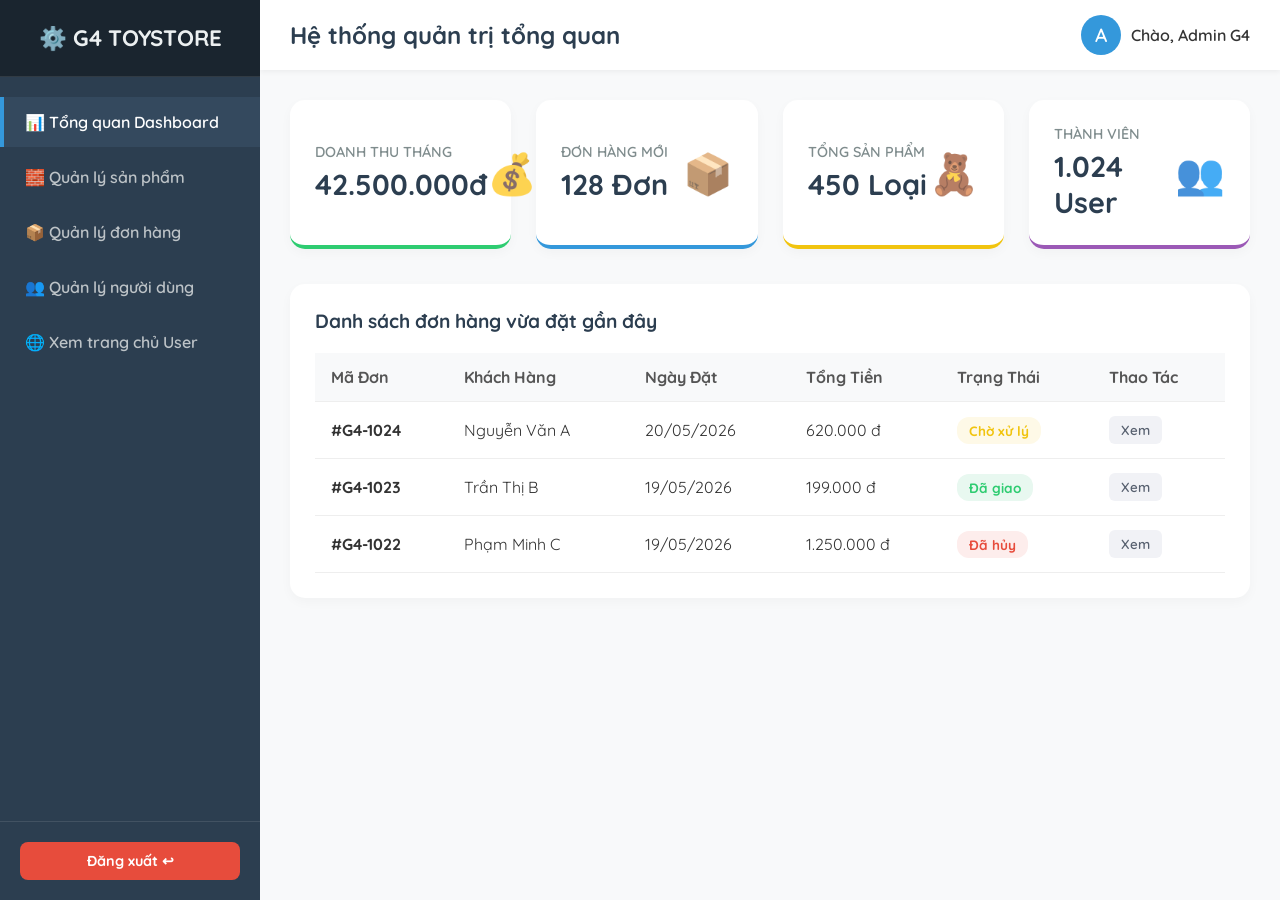
==== frontend/nth_views/admin/dashboard.html @ 6dca1813 "frist commit" ====
<!DOCTYPE html>
<html lang="vi">

<head>
    <meta charset="UTF-8">
    <meta name="viewport" content="width=device-width, initial-scale=1.0">
    <title>Admin Dashboard - G4 ToyStore</title>
    <link href="https://fonts.googleapis.com/css2?family=Quicksand:wght=400;500;600;700&display=swap" rel="stylesheet">

    <style>
        :root {
            --sidebar-width: 260px;
            --primary-admin: #2c3e50;
            --accent-admin: #34495e;
            --active-color: #3498db;
            --text-light: #ecf0f1;
            --bg-body: #f8f9fa;
            --white: #ffffff;
            --text-dark: #333333;
            --success: #2ecc71;
            --warning: #f1c40f;
            --danger: #e74c3c;
        }

        * {
            margin: 0;
            padding: 0;
            box-sizing: border-box;
            font-family: 'Quicksand', sans-serif;
        }

        body {
            background-color: var(--bg-body);
            color: var(--text-dark);
            display: flex;
            min-height: 100vh;
        }

        /* --- SIDEBAR (THANH MENU TRÁI) --- */
        .sidebar {
            width: var(--sidebar-width);
            background-color: var(--primary-admin);
            color: var(--text-light);
            position: fixed;
            top: 0;
            bottom: 0;
            left: 0;
            display: flex;
            flex-direction: column;
            z-index: 100;
        }

        .sidebar-brand {
            padding: 24px;
            text-align: center;
            font-size: 1.4rem;
            font-weight: 700;
            border-bottom: 1px solid rgba(255, 255, 255, 0.1);
            background-color: #1a252f;
        }

        .sidebar-menu {
            list-style: none;
            padding: 20px 0;
            flex-grow: 1;
        }

        .sidebar-menu li {
            margin-bottom: 5px;
        }

        .sidebar-menu a {
            display: flex;
            align-items: center;
            gap: 12px;
            padding: 15px 25px;
            color: #bdc3c7;
            text-decoration: none;
            font-weight: 600;
            transition: all 0.3s;
        }

        .sidebar-menu li.active a,
        .sidebar-menu a:hover {
            color: var(--white);
            background-color: var(--accent-admin);
            border-left: 4px solid var(--active-color);
            padding-left: 21px;
        }

        .sidebar-footer {
            padding: 20px;
            border-top: 1px solid rgba(255, 255, 255, 0.1);
        }

        .btn-logout {
            display: block;
            text-align: center;
            padding: 10px;
            background-color: var(--danger);
            color: var(--white);
            border-radius: 8px;
            text-decoration: none;
            font-weight: 700;
            font-size: 0.9rem;
            transition: background 0.3s;
        }

        .btn-logout:hover {
            background-color: #c0392b;
        }

        /* --- MAIN CONTENT AREA (KHU VỰC NỘI DUNG CHÍNH) --- */
        .main-wrapper {
            margin-left: var(--sidebar-width);
            width: calc(100% - var(--sidebar-width));
            display: flex;
            flex-direction: column;
        }

        /* Topbar phía trên */
        .topbar {
            height: 70px;
            background-color: var(--white);
            box-shadow: 0 2px 5px rgba(0,0,0,0.05);
            display: flex;
            justify-content: space-between;
            align-items: center;
            padding: 0 30px;
        }

        .page-title h2 {
            font-size: 1.5rem;
            color: var(--primary-admin);
        }

        .admin-profile {
            display: flex;
            align-items: center;
            gap: 10px;
            font-weight: 600;
        }

        .avatar {
            width: 40px;
            height: 40px;
            border-radius: 50%;
            background-color: var(--active-color);
            color: white;
            display: flex;
            align-items: center;
            justify-content: center;
            font-size: 1.2rem;
        }

        /* Khối hiển thị nội dung chính */
        .content-body {
            padding: 30px;
        }

        /* Lưới thống kê tổng quan (Cards) */
        .stats-grid {
            display: grid;
            grid-template-columns: repeat(auto-fit, minmax(220px, 1fr));
            gap: 25px;
            margin-bottom: 35px;
        }

        .stat-card {
            background-color: var(--white);
            padding: 25px;
            border-radius: 15px;
            box-shadow: 0 4px 12px rgba(0,0,0,0.03);
            display: flex;
            justify-content: space-between;
            align-items: center;
            border-bottom: 4px solid #ddd;
        }

        .stat-card.card-revenue { border-color: var(--success); }
        .stat-card.card-orders { border-color: var(--active-color); }
        .stat-card.card-products { border-color: var(--warning); }
        .stat-card.card-users { border-color: #9b59b6; }

        .stat-info p {
            font-size: 0.9rem;
            color: #7f8c8d;
            font-weight: 600;
            text-transform: uppercase;
            margin-bottom: 5px;
        }

        .stat-info h3 {
            font-size: 1.8rem;
            color: #2c3e50;
            font-weight: 700;
        }

        .stat-icon {
            font-size: 2.5rem;
            opacity: 0.8;
        }

        /* Khu vực bảng thông tin */
        .table-section {
            background-color: var(--white);
            padding: 25px;
            border-radius: 15px;
            box-shadow: 0 4px 12px rgba(0,0,0,0.03);
        }

        .table-header {
            display: flex;
            justify-content: space-between;
            align-items: center;
            margin-bottom: 20px;
        }

        .table-header h3 {
            color: var(--primary-admin);
            font-size: 1.2rem;
        }

        .data-table {
            width: 100%;
            border-collapse: collapse;
            text-align: left;
        }

        .data-table th, 
        .data-table td {
            padding: 14px 16px;
            border-bottom: 1px solid #eeeeee;
        }

        .data-table th {
            background-color: #f8f9fa;
            color: #555555;
            font-weight: 700;
        }

        .data-table tbody tr:hover {
            background-color: #fdfdfd;
        }

        /* Trạng thái đơn hàng */
        .status-badge {
            padding: 5px 12px;
            border-radius: 12px;
            font-size: 0.85rem;
            font-weight: 700;
            display: inline-block;
        }

        .status-badge.success { background-color: #e8f8f0; color: var(--success); }
        .status-badge.warning { background-color: #fef9e7; color: var(--warning); }
        .status-badge.danger { background-color: #fdedec; color: var(--danger); }

        .btn-view {
            padding: 6px 12px;
            background-color: #f1f2f6;
            border: none;
            border-radius: 6px;
            color: #57606f;
            font-weight: 600;
            cursor: pointer;
            transition: all 0.2s;
        }

        .btn-view:hover {
            background-color: var(--active-color);
            color: var(--white);
        }

        /* --- CSS CHO MODAL BOX (XEM CHI TIẾT) --- */
        .modal-overlay {
            display: none;
            position: fixed;
            top: 0;
            left: 0;
            width: 100%;
            height: 100%;
            background: rgba(0, 0, 0, 0.5);
            z-index: 1000;
            justify-content: center;
            align-items: center;
        }

        .modal-box {
            background: var(--white);
            padding: 30px;
            border-radius: 12px;
            width: 480px;
            box-shadow: 0 5px 20px rgba(0, 0, 0, 0.15);
            animation: fadeIn 0.3s ease;
            max-height: 90vh;
            overflow-y: auto;
        }

        .modal-box h3 {
            margin-bottom: 20px;
            font-weight: 700;
            color: var(--primary-admin);
            border-bottom: 2px solid #eee;
            padding-bottom: 10px;
        }

        .detail-row {
            display: flex;
            justify-content: space-between;
            margin-bottom: 12px;
            font-size: 0.95rem;
            border-bottom: 1px dashed #eee;
            padding-bottom: 6px;
        }

        .detail-row span:first-child {
            font-weight: 600;
            color: #666;
        }

        .detail-row span:last-child {
            font-weight: 700;
            color: #111;
        }

        .items-list-box {
            background: #f8f9fa;
            border-radius: 8px;
            padding: 15px;
            margin-top: 15px;
        }

        .items-list-box h4 {
            margin-bottom: 10px;
            font-size: 0.95rem;
            color: var(--accent-admin);
        }

        .toy-item {
            display: flex;
            justify-content: space-between;
            font-size: 0.9rem;
            margin-bottom: 5px;
            color: #555;
        }

        .modal-actions {
            text-align: right;
            margin-top: 25px;
            display: flex;
            justify-content: flex-end;
        }

        .btn-close {
            padding: 10px 18px;
            background: var(--primary-admin);
            color: white;
            border: none;
            border-radius: 8px;
            font-weight: 600;
            cursor: pointer;
            transition: background 0.2s;
        }

        .btn-close:hover {
            background: var(--accent-admin);
        }

        @keyframes fadeIn {
            from { opacity: 0; transform: translateY(-20px); }
            to { opacity: 1; transform: translateY(0); }
        }
    </style>
</head>

<body>

    <aside class="sidebar">
        <div class="sidebar-brand">
            ⚙️ G4 TOYSTORE
        </div>
        <ul class="sidebar-menu">
            <li class="active"><a href="dashboard.html">📊 Tổng quan Dashboard</a></li>
            <li><a href="products-management.html">🧱 Quản lý sản phẩm</a></li>
            <li><a href="orders-management.html">📦 Quản lý đơn hàng</a></li>
            <li><a href="users-management.html">👥 Quản lý người dùng</a></li>
            <li><a href="../user/home.html" target="_blank">🌐 Xem trang chủ User</a></li>
        </ul>
        <div class="sidebar-footer">
            <a href="../user/login.html" class="btn-logout">Đăng xuất ↩</a>
        </div>
    </aside>

    <div class="main-wrapper">
        
        <header class="topbar">
            <div class="page-title">
                <h2>Hệ thống quản trị tổng quan</h2>
            </div>
            <div class="admin-profile">
                <div class="avatar">A</div>
                <span>Chào, Admin G4</span>
            </div>
        </header>

        <main class="content-body">
            
            <div class="stats-grid">
                <div class="stat-card card-revenue">
                    <div class="stat-info">
                        <p>Doanh Thu Tháng</p>
                        <h3>42.500.000đ</h3>
                    </div>
                    <div class="stat-icon">💰</div>
                </div>

                <div class="stat-card card-orders">
                    <div class="stat-info">
                        <p>Đơn Hàng Mới</p>
                        <h3>128 Đơn</h3>
                    </div>
                    <div class="stat-icon">📦</div>
                </div>

                <div class="stat-card card-products">
                    <div class="stat-info">
                        <p>Tổng Sản Phẩm</p>
                        <h3>450 Loại</h3>
                    </div>
                    <div class="stat-icon">🧸</div>
                </div>

                <div class="stat-card card-users">
                    <div class="stat-info">
                        <p>Thành Viên</p>
                        <h3>1.024 User</h3>
                    </div>
                    <div class="stat-icon">👥</div>
                </div>
            </div>

            <div class="table-section">
                <div class="table-header">
                    <h3>Danh sách đơn hàng vừa đặt gần đây</h3>
                </div>
                <table class="data-table">
                    <thead>
                        <tr>
                            <th>Mã Đơn</th>
                            <th>Khách Hàng</th>
                            <th>Ngày Đặt</th>
                            <th>Tổng Tiền</th>
                            <th>Trạng Thái</th>
                            <th>Thao Tác</th>
                        </tr>
                    </thead>
                    <tbody id="dashboard-order-body">
                        </tbody>
                </table>
            </div>

        </main>
    </div>

    <div id="detail-modal" class="modal-overlay">
        <div class="modal-box">
            <h3>📋 Chi Tiết Hóa Đơn Mua Hàng</h3>
            
            <div class="detail-row"><span>Mã Đơn Hàng:</span><span id="dt-code" style="color:var(--active-color);"></span></div>
            <div class="detail-row"><span>Khách Hàng:</span><span id="dt-customer"></span></div>
            <div class="detail-row"><span>Ngày Đặt Hàng:</span><span id="dt-date"></span></div>
            <div class="detail-row"><span>Trạng Thái Hệ Thống:</span><span id="dt-status"></span></div>
            
            <div class="items-list-box">
                <h4>🧱 Các sản phẩm đã mua:</h4>
                <div id="dt-items-list">
                    </div>
            </div>

            <div class="detail-row" style="margin-top: 20px; border-bottom: none;">
                <span style="font-size: 1.1rem; color: #111;">Tổng Tiền Hóa Đơn:</span>
                <span id="dt-total" style="font-size: 1.2rem; color: var(--danger);"></span>
            </div>

            <div class="modal-actions">
                <button type="button" class="btn-close" onclick="closeDetailModal()">Đóng lại</button>
            </div>
        </div>
    </div>

    <script>
        // Mảng lưu trữ thông tin sản phẩm chi tiết của các đơn hàng gần đây
        const recentOrders = [
            { 
                code: "#G4-1024", customer: "Nguyễn Văn A", date: "20/05/2026", total: 620000, status: "Chờ xử lý", statusClass: "warning",
                products: ["🤖 Robot Nhảy Múa Thông Minh (x1)", "🏎️ Xe Đua Địa Hình Cân Bằng (x1)"]
            },
            { 
                code: "#G4-1023", customer: "Trần Thị B", date: "19/05/2026", total: 199000, status: "Đã giao", statusClass: "success",
                products: ["🧸 Gấu Bông Teddy Đáng Yêu (x1)"]
            },
            { 
                code: "#G4-1022", customer: "Phạm Minh C", date: "19/05/2026", total: 1250000, status: "Đã hủy", statusClass: "danger",
                products: ["🏰 Lego Lâu Đài Cổ Tích 500 Chi Tiết (x1)", "🤖 Robot Nhảy Múa Thông Minh (x1)"]
            }
        ];

        // Đổ dữ liệu từ mảng JS ra cấu trúc bảng HTML
        function renderDashboardOrders() {
            const tbody = document.getElementById('dashboard-order-body');
            let html = '';
            
            recentOrders.forEach((order, index) => {
                html += `
                    <tr>
                        <td><b>${order.code}</b></td>
                        <td>${order.customer}</td>
                        <td>${order.date}</td>
                        <td>${order.total.toLocaleString('vi-VN')} đ</td>
                        <td><span class="status-badge ${order.statusClass}">${order.status}</span></td>
                        <td><button class="btn-view" onclick="openDetailModal(${index})">Xem</button></td>
                    </tr>
                `;
            });
            tbody.innerHTML = html;
        }

        // Hàm xử lý hiển thị Modal khi click nút "Xem"
        function openDetailModal(index) {
            const order = recentOrders[index];
            if (order) {
                document.getElementById('dt-code').innerText = order.code;
                document.getElementById('dt-customer').innerText = order.customer;
                document.getElementById('dt-date').innerText = order.date;
                document.getElementById('dt-status').innerHTML = `<span class="status-badge ${order.statusClass}">${order.status}</span>`;
                document.getElementById('dt-total').innerText = order.total.toLocaleString('vi-VN') + " đ";
                
                // Đổ dữ liệu danh sách sản phẩm mua cụ thể
                let itemsHtml = '';
                order.products.forEach(p => {
                    itemsHtml += `<div class="toy-item"><span>${p}</span></div>`;
                });
                document.getElementById('dt-items-list').innerHTML = itemsHtml;
                
                // Hiển thị Overlay Modal
                document.getElementById('detail-modal').style.display = 'flex';
            }
        }

        // Đóng hộp thoại Modal
        function closeDetailModal() {
            document.getElementById('detail-modal').style.display = 'none';
        }

        // Chạy hàm render ngay khi tải trang xong
        window.onload = function() {
            renderDashboardOrders();
        };
    </script>
</body>

</html>
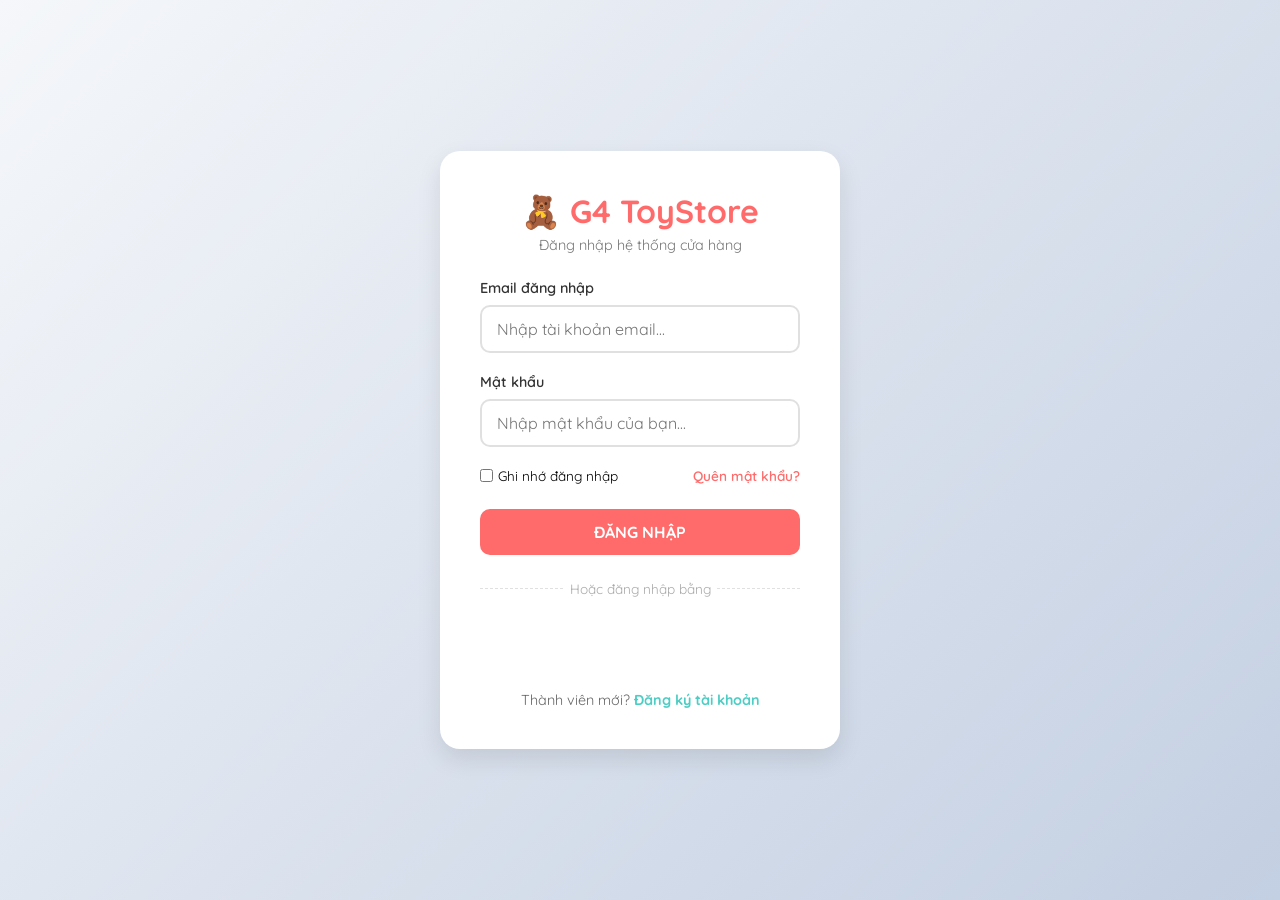
==== commit 9cdfbe3f: "Project4BaoCao" ====
--- a/frontend/nth_views/admin/dashboard.html
+++ b/frontend/nth_views/admin/dashboard.html
@@ -255,6 +255,7 @@
         .status-badge.success { background-color: #e8f8f0; color: var(--success); }
         .status-badge.warning { background-color: #fef9e7; color: var(--warning); }
         .status-badge.danger { background-color: #fdedec; color: var(--danger); }
+        .status-badge.info { background-color: #e8f4f8; color: var(--active-color); }
 
         .btn-view {
             padding: 6px 12px;
@@ -388,7 +389,7 @@
             <li><a href="../user/home.html" target="_blank">🌐 Xem trang chủ User</a></li>
         </ul>
         <div class="sidebar-footer">
-            <a href="../user/login.html" class="btn-logout">Đăng xuất ↩</a>
+            <a href="#" class="btn-logout" onclick="apiClient.logout(); return false;">Đăng xuất ↩</a>
         </div>
     </aside>
 
@@ -489,36 +490,75 @@
         </div>
     </div>
 
+    <script src="../js/api_client.js"></script>
     <script>
-        // Mảng lưu trữ thông tin sản phẩm chi tiết của các đơn hàng gần đây
-        const recentOrders = [
-            { 
-                code: "#G4-1024", customer: "Nguyễn Văn A", date: "20/05/2026", total: 620000, status: "Chờ xử lý", statusClass: "warning",
-                products: ["🤖 Robot Nhảy Múa Thông Minh (x1)", "🏎️ Xe Đua Địa Hình Cân Bằng (x1)"]
-            },
-            { 
-                code: "#G4-1023", customer: "Trần Thị B", date: "19/05/2026", total: 199000, status: "Đã giao", statusClass: "success",
-                products: ["🧸 Gấu Bông Teddy Đáng Yêu (x1)"]
-            },
-            { 
-                code: "#G4-1022", customer: "Phạm Minh C", date: "19/05/2026", total: 1250000, status: "Đã hủy", statusClass: "danger",
-                products: ["🏰 Lego Lâu Đài Cổ Tích 500 Chi Tiết (x1)", "🤖 Robot Nhảy Múa Thông Minh (x1)"]
+        // Bảo vệ route
+        if (!localStorage.getItem('access_token')) {
+            window.location.href = '../user/login.html';
+        }
+
+        async function fetchDashboardData() {
+            try {
+                const statsRes = await apiClient.get('/admin/dashboard');
+                if (statsRes.success) {
+                    const stats = statsRes.data;
+                    document.querySelector('.card-revenue h3').innerText = stats.total_revenue.toLocaleString('vi-VN') + 'đ';
+                    document.querySelector('.card-orders h3').innerText = stats.total_orders + ' Đơn';
+                    document.querySelector('.card-users h3').innerText = stats.total_users + ' User';
+                    document.querySelector('.card-products h3').innerText = stats.total_products + ' Loại';
+                }
+
+                const ordersRes = await apiClient.get('/admin/orders');
+                if (ordersRes.success) {
+                    window.recentOrders = ordersRes.data;
+                    renderDashboardOrders();
+                }
+            } catch (err) {
+                console.error("Lỗi lấy dữ liệu:", err);
             }
-        ];
-
-        // Đổ dữ liệu từ mảng JS ra cấu trúc bảng HTML
+        }
+        
+        function getStatusBadgeClass(status) {
+            switch(status) {
+                case 'Chờ xử lý':
+                case 'Pending': return 'warning';
+                case 'Đang giao':
+                case 'Processing':
+                case 'Shipped': return 'info';
+                case 'Đã giao':
+                case 'Delivered': return 'success';
+                case 'Hủy đơn':
+                case 'Cancelled': return 'danger';
+                default: return 'warning';
+            }
+        }
+
+        function getVietnameseStatus(status) {
+            switch(status) {
+                case 'Pending': return 'Chờ xử lý';
+                case 'Processing':
+                case 'Shipped': return 'Đang giao';
+                case 'Delivered': return 'Đã giao';
+                case 'Cancelled': return 'Hủy đơn';
+                default: return status;
+            }
+        }
+
+        // Đổ dữ liệu từ API ra cấu trúc bảng HTML
         function renderDashboardOrders() {
             const tbody = document.getElementById('dashboard-order-body');
             let html = '';
             
-            recentOrders.forEach((order, index) => {
+            const displayOrders = window.recentOrders ? window.recentOrders.slice(0, 5) : []; // Lấy 5 đơn mới nhất
+            
+            displayOrders.forEach((order, index) => {
                 html += `
                     <tr>
                         <td><b>${order.code}</b></td>
                         <td>${order.customer}</td>
                         <td>${order.date}</td>
-                        <td>${order.total.toLocaleString('vi-VN')} đ</td>
-                        <td><span class="status-badge ${order.statusClass}">${order.status}</span></td>
+                        <td>${Number(order.total).toLocaleString('vi-VN')} đ</td>
+                        <td><span class="status-badge ${getStatusBadgeClass(order.status)}">${getVietnameseStatus(order.status)}</span></td>
                         <td><button class="btn-view" onclick="openDetailModal(${index})">Xem</button></td>
                     </tr>
                 `;
@@ -528,19 +568,24 @@
 
         // Hàm xử lý hiển thị Modal khi click nút "Xem"
         function openDetailModal(index) {
-            const order = recentOrders[index];
+            const displayOrders = window.recentOrders ? window.recentOrders.slice(0, 5) : [];
+            const order = displayOrders[index];
             if (order) {
                 document.getElementById('dt-code').innerText = order.code;
                 document.getElementById('dt-customer').innerText = order.customer;
                 document.getElementById('dt-date').innerText = order.date;
-                document.getElementById('dt-status').innerHTML = `<span class="status-badge ${order.statusClass}">${order.status}</span>`;
-                document.getElementById('dt-total').innerText = order.total.toLocaleString('vi-VN') + " đ";
+                document.getElementById('dt-status').innerHTML = `<span class="status-badge ${getStatusBadgeClass(order.status)}">${order.status}</span>`;
+                document.getElementById('dt-total').innerText = Number(order.total).toLocaleString('vi-VN') + " đ";
                 
                 // Đổ dữ liệu danh sách sản phẩm mua cụ thể
                 let itemsHtml = '';
-                order.products.forEach(p => {
-                    itemsHtml += `<div class="toy-item"><span>${p}</span></div>`;
-                });
+                if(order.products && order.products.length > 0) {
+                    order.products.forEach(p => {
+                        itemsHtml += `<div class="toy-item"><span>${p}</span></div>`;
+                    });
+                } else {
+                    itemsHtml = `<div class="toy-item" style="color:#999;">Không có chi tiết sản phẩm.</div>`;
+                }
                 document.getElementById('dt-items-list').innerHTML = itemsHtml;
                 
                 // Hiển thị Overlay Modal
@@ -553,9 +598,13 @@
             document.getElementById('detail-modal').style.display = 'none';
         }
 
-        // Chạy hàm render ngay khi tải trang xong
+        function logout() {
+            apiClient.logout();
+        }
+
+        // Chạy hàm fetch ngay khi tải trang xong
         window.onload = function() {
-            renderDashboardOrders();
+            fetchDashboardData();
         };
     </script>
 </body>
